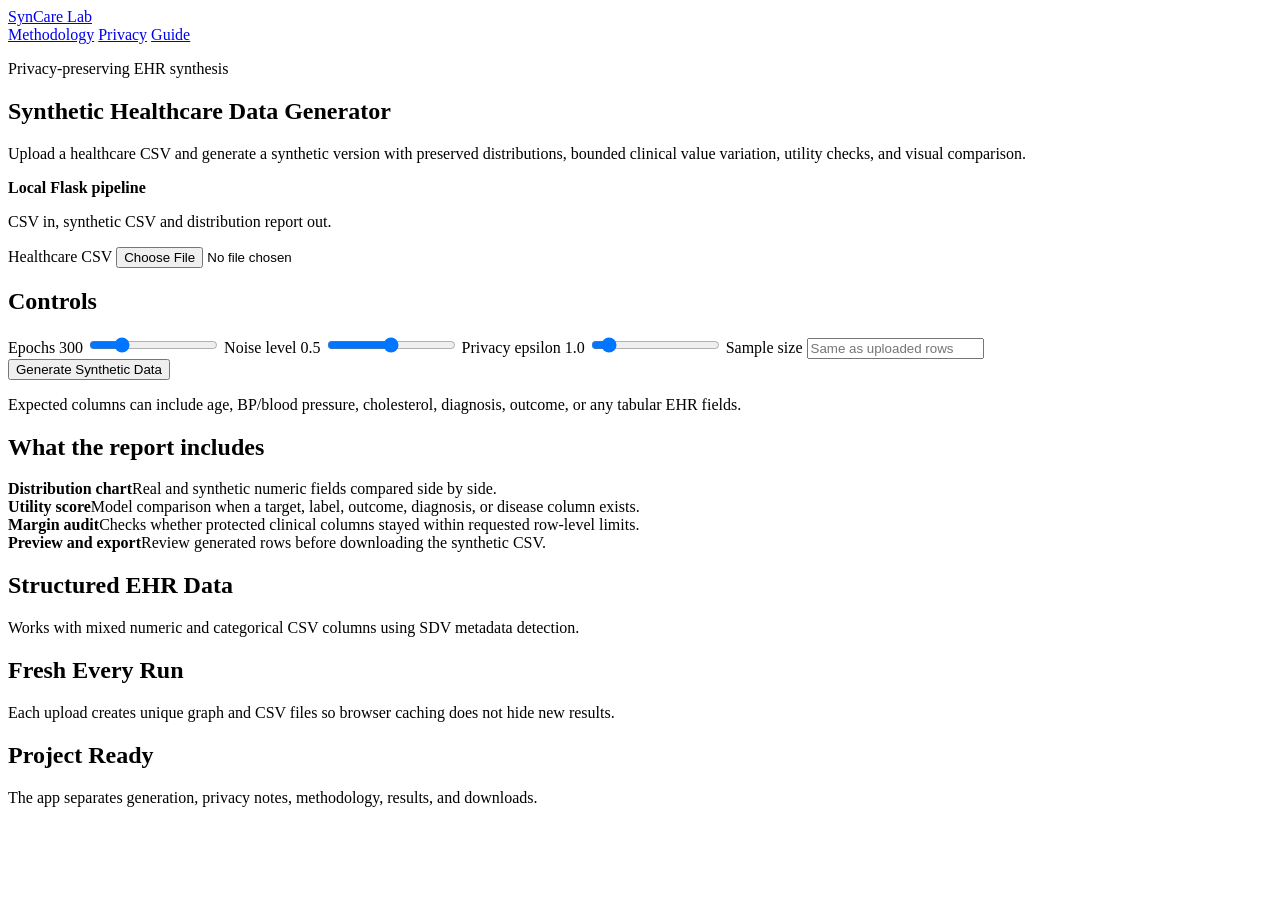
==== templates/index.html @ fc027b8d "Initial commit" ====
<!DOCTYPE html>
<html lang="en">
<head>
    <meta charset="UTF-8">
    <meta name="viewport" content="width=device-width, initial-scale=1.0">
    <title>Synthetic Healthcare Data Generator</title>
    <link rel="stylesheet" href="{{ url_for('static', filename='css/styles.css') }}">
</head>
<body>
    <main class="shell">
        <nav class="site-nav">
            <a class="brand" href="/">SynCare Lab</a>
            <div>
                <a href="/methodology">Methodology</a>
                <a href="/privacy">Privacy</a>
                <a href="/guide">Guide</a>
            </div>
        </nav>

        <section class="hero">
            <div>
                <p class="eyebrow">Privacy-preserving EHR synthesis</p>
                <h1>Synthetic Healthcare Data Generator</h1>
                <p class="lede">
                    Upload a healthcare CSV and generate a synthetic version with preserved
                    distributions, bounded clinical value variation, utility checks, and visual comparison.
                </p>
            </div>
            <div class="status-panel">
                <span class="status-dot"></span>
                <strong>Local Flask pipeline</strong>
                <p>CSV in, synthetic CSV and distribution report out.</p>
            </div>
        </section>

        <section class="workspace">
            <form class="upload-card" action="/generate" method="post" enctype="multipart/form-data">
                <label for="file">Healthcare CSV</label>
                <input id="file" type="file" name="file" accept=".csv" required>
                <div class="control-panel">
                    <h2>Controls</h2>

                    <label for="epochs">Epochs <output id="epochsValue">300</output></label>
                    <input id="epochs" type="range" name="epochs" min="100" max="1000" step="100" value="300">

                    <label for="noise_level">Noise level <output id="noiseValue">0.5</output></label>
                    <input id="noise_level" type="range" name="noise_level" min="0" max="1" step="0.1" value="0.5">

                    <label for="epsilon">Privacy epsilon <output id="epsilonValue">1.0</output></label>
                    <input id="epsilon" type="range" name="epsilon" min="0.1" max="10" step="0.1" value="1.0">

                    <label for="sample_size">Sample size</label>
                    <input id="sample_size" type="number" name="sample_size" min="1" placeholder="Same as uploaded rows">
                </div>
                <button type="submit">Generate Synthetic Data</button>
                <p class="hint">Expected columns can include age, BP/blood pressure, cholesterol, diagnosis, outcome, or any tabular EHR fields.</p>
            </form>

            <div class="feature-panel">
                <h2>What the report includes</h2>
                <div class="feature-list">
                    <div><strong>Distribution chart</strong><span>Real and synthetic numeric fields compared side by side.</span></div>
                    <div><strong>Utility score</strong><span>Model comparison when a target, label, outcome, diagnosis, or disease column exists.</span></div>
                    <div><strong>Margin audit</strong><span>Checks whether protected clinical columns stayed within requested row-level limits.</span></div>
                    <div><strong>Preview and export</strong><span>Review generated rows before downloading the synthetic CSV.</span></div>
                </div>
            </div>
        </section>

        <section class="insight-grid">
            <article>
                <h2>Structured EHR Data</h2>
                <p>Works with mixed numeric and categorical CSV columns using SDV metadata detection.</p>
            </article>
            <article>
                <h2>Fresh Every Run</h2>
                <p>Each upload creates unique graph and CSV files so browser caching does not hide new results.</p>
            </article>
            <article>
                <h2>Project Ready</h2>
                <p>The app separates generation, privacy notes, methodology, results, and downloads.</p>
            </article>
        </section>
    </main>
    <script>
        const bindRange = (id, outputId) => {
            const input = document.getElementById(id);
            const output = document.getElementById(outputId);
            input.addEventListener("input", () => output.value = input.value);
        };
        bindRange("epochs", "epochsValue");
        bindRange("noise_level", "noiseValue");
        bindRange("epsilon", "epsilonValue");
    </script>
</body>
</html>
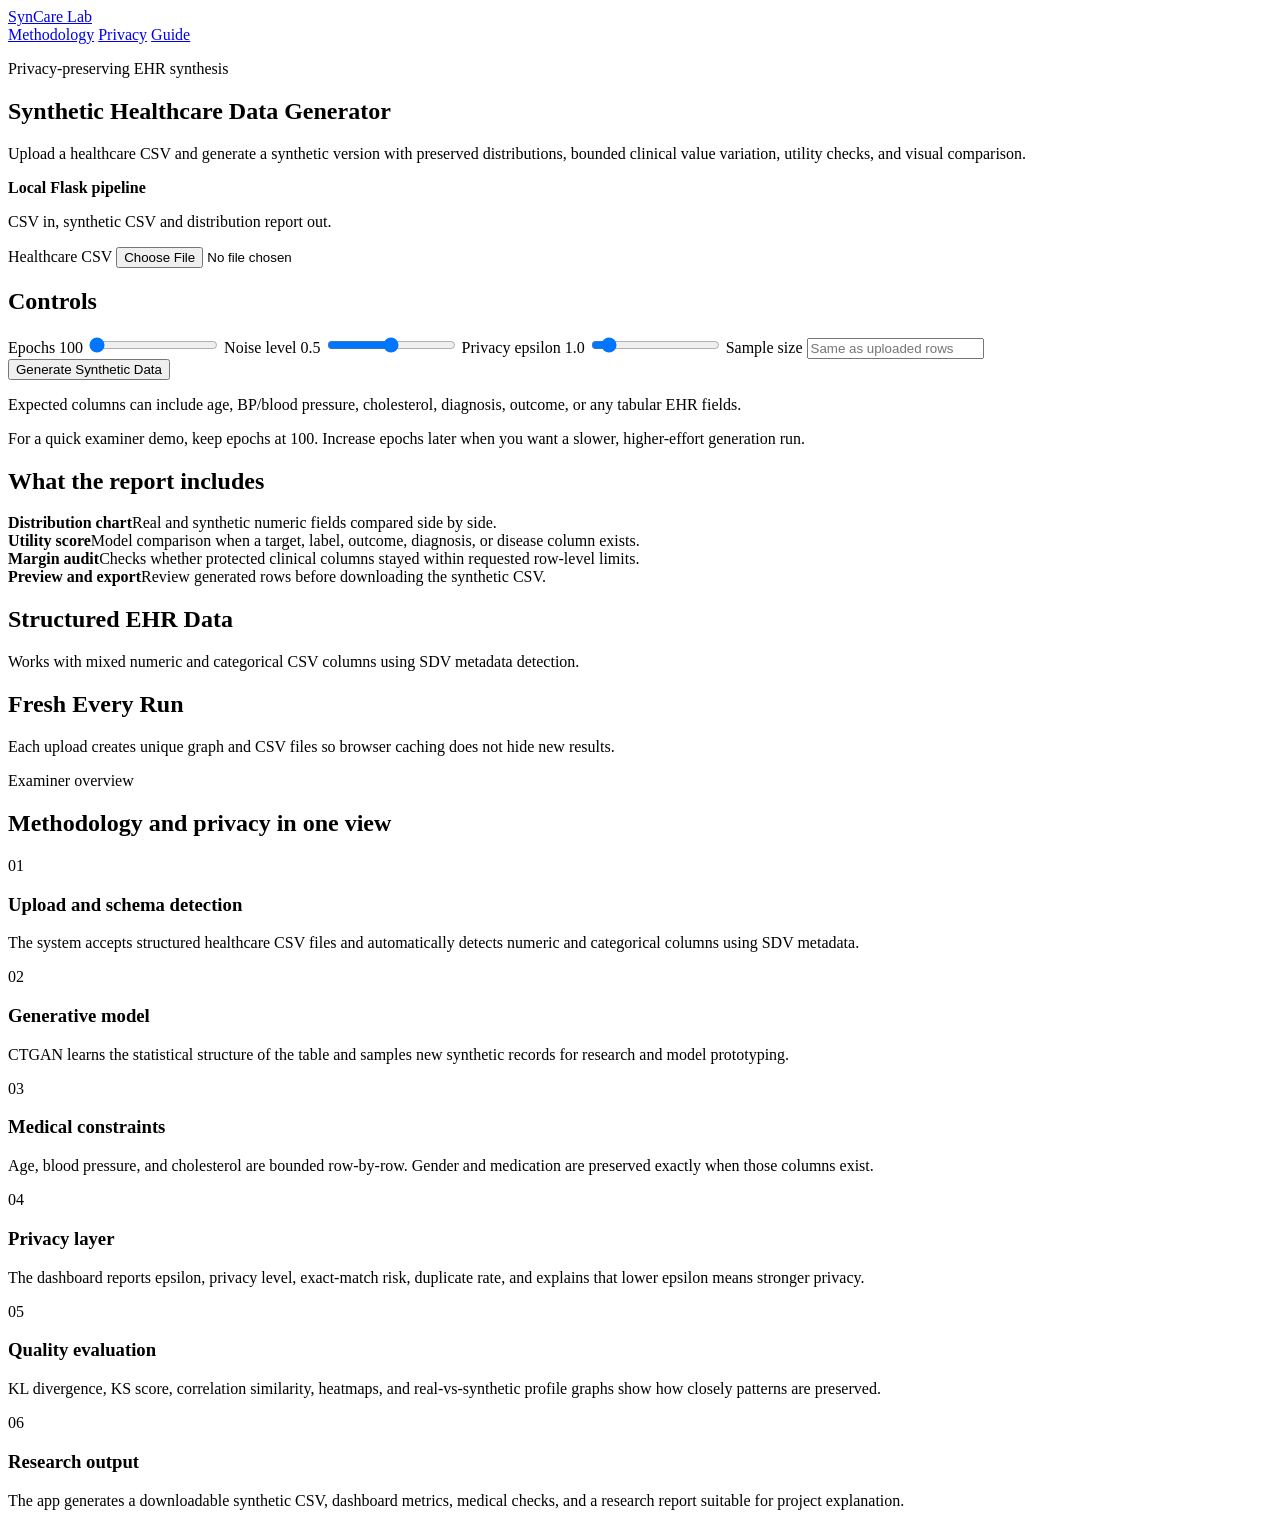
==== commit 74d41d24: "Update index.html" ====
--- a/templates/index.html
+++ b/templates/index.html
@@ -40,8 +40,8 @@
                 <div class="control-panel">
                     <h2>Controls</h2>
 
-                    <label for="epochs">Epochs <output id="epochsValue">300</output></label>
-                    <input id="epochs" type="range" name="epochs" min="100" max="1000" step="100" value="300">
+                    <label for="epochs">Epochs <output id="epochsValue">100</output></label>
+                    <input id="epochs" type="range" name="epochs" min="100" max="1000" step="100" value="100">
 
                     <label for="noise_level">Noise level <output id="noiseValue">0.5</output></label>
                     <input id="noise_level" type="range" name="noise_level" min="0" max="1" step="0.1" value="0.5">
@@ -54,6 +54,7 @@
                 </div>
                 <button type="submit">Generate Synthetic Data</button>
                 <p class="hint">Expected columns can include age, BP/blood pressure, cholesterol, diagnosis, outcome, or any tabular EHR fields.</p>
+                <p class="hint">For a quick examiner demo, keep epochs at 100. Increase epochs later when you want a slower, higher-effort generation run.</p>
             </form>
 
             <div class="feature-panel">
@@ -76,10 +77,43 @@
                 <h2>Fresh Every Run</h2>
                 <p>Each upload creates unique graph and CSV files so browser caching does not hide new results.</p>
             </article>
-            <article>
-                <h2>Project Ready</h2>
-                <p>The app separates generation, privacy notes, methodology, results, and downloads.</p>
-            </article>
+        </section>
+
+        <section class="examiner-section">
+            <div class="section-kicker">Examiner overview</div>
+            <h2>Methodology and privacy in one view</h2>
+            <div class="examiner-grid">
+                <article>
+                    <span>01</span>
+                    <h3>Upload and schema detection</h3>
+                    <p>The system accepts structured healthcare CSV files and automatically detects numeric and categorical columns using SDV metadata.</p>
+                </article>
+                <article>
+                    <span>02</span>
+                    <h3>Generative model</h3>
+                    <p>CTGAN learns the statistical structure of the table and samples new synthetic records for research and model prototyping.</p>
+                </article>
+                <article>
+                    <span>03</span>
+                    <h3>Medical constraints</h3>
+                    <p>Age, blood pressure, and cholesterol are bounded row-by-row. Gender and medication are preserved exactly when those columns exist.</p>
+                </article>
+                <article>
+                    <span>04</span>
+                    <h3>Privacy layer</h3>
+                    <p>The dashboard reports epsilon, privacy level, exact-match risk, duplicate rate, and explains that lower epsilon means stronger privacy.</p>
+                </article>
+                <article>
+                    <span>05</span>
+                    <h3>Quality evaluation</h3>
+                    <p>KL divergence, KS score, correlation similarity, heatmaps, and real-vs-synthetic profile graphs show how closely patterns are preserved.</p>
+                </article>
+                <article>
+                    <span>06</span>
+                    <h3>Research output</h3>
+                    <p>The app generates a downloadable synthetic CSV, dashboard metrics, medical checks, and a research report suitable for project explanation.</p>
+                </article>
+            </div>
         </section>
     </main>
     <script>
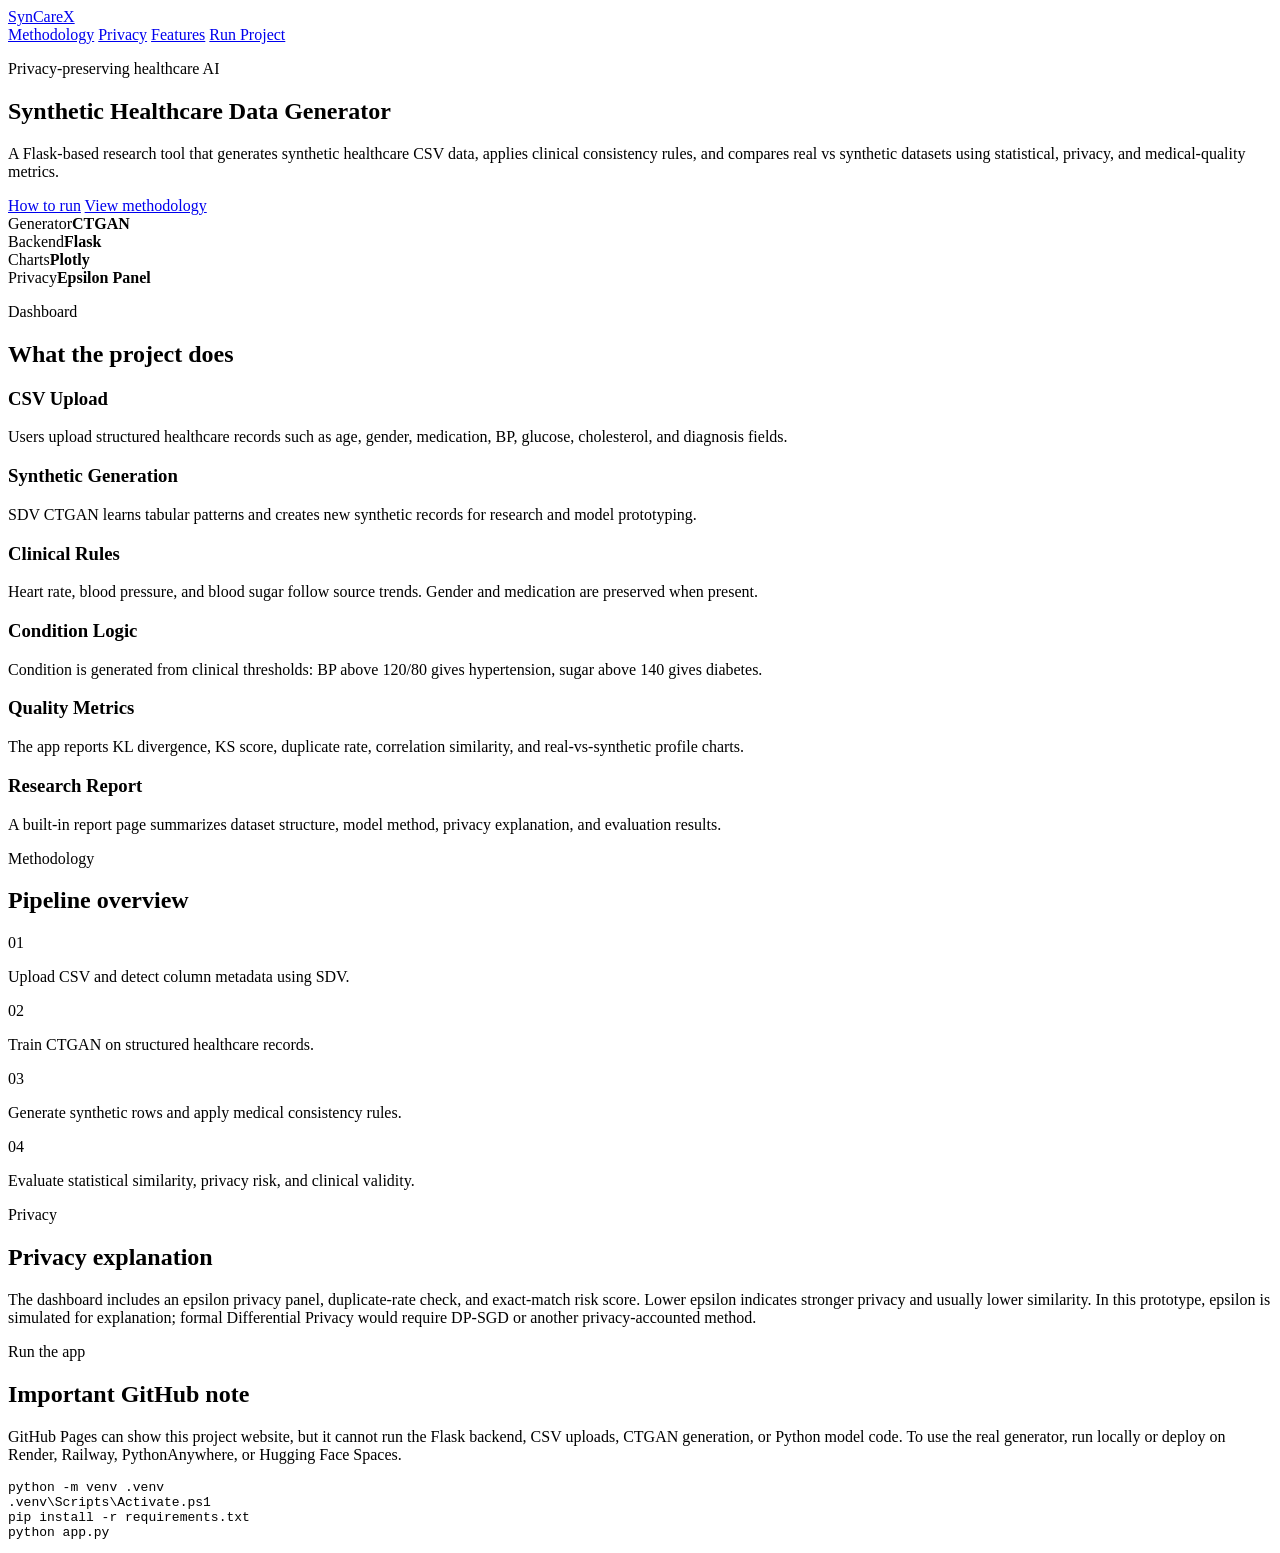
==== commit 3eb3612e: "Update index.html" ====
--- a/templates/index.html
+++ b/templates/index.html
@@ -3,128 +3,113 @@
 <head>
     <meta charset="UTF-8">
     <meta name="viewport" content="width=device-width, initial-scale=1.0">
-    <title>Synthetic Healthcare Data Generator</title>
-    <link rel="stylesheet" href="{{ url_for('static', filename='css/styles.css') }}">
+    <title>SynCareX | Synthetic Healthcare Data Generator</title>
+    <link rel="stylesheet" href="styles.css">
 </head>
 <body>
     <main class="shell">
-        <nav class="site-nav">
-            <a class="brand" href="/">SynCare Lab</a>
+        <nav class="nav">
+            <a class="brand" href="#">SynCareX</a>
             <div>
-                <a href="/methodology">Methodology</a>
-                <a href="/privacy">Privacy</a>
-                <a href="/guide">Guide</a>
+                <a href="#methodology">Methodology</a>
+                <a href="#privacy">Privacy</a>
+                <a href="#features">Features</a>
+                <a href="#run">Run Project</a>
             </div>
         </nav>
 
         <section class="hero">
-            <div>
-                <p class="eyebrow">Privacy-preserving EHR synthesis</p>
-                <h1>Synthetic Healthcare Data Generator</h1>
-                <p class="lede">
-                    Upload a healthcare CSV and generate a synthetic version with preserved
-                    distributions, bounded clinical value variation, utility checks, and visual comparison.
-                </p>
-            </div>
-            <div class="status-panel">
-                <span class="status-dot"></span>
-                <strong>Local Flask pipeline</strong>
-                <p>CSV in, synthetic CSV and distribution report out.</p>
+            <p class="eyebrow">Privacy-preserving healthcare AI</p>
+            <h1>Synthetic Healthcare Data Generator</h1>
+            <p class="lede">
+                A Flask-based research tool that generates synthetic healthcare CSV data,
+                applies clinical consistency rules, and compares real vs synthetic datasets
+                using statistical, privacy, and medical-quality metrics.
+            </p>
+            <div class="hero-actions">
+                <a class="primary" href="#run">How to run</a>
+                <a class="secondary" href="#methodology">View methodology</a>
             </div>
         </section>
 
-        <section class="workspace">
-            <form class="upload-card" action="/generate" method="post" enctype="multipart/form-data">
-                <label for="file">Healthcare CSV</label>
-                <input id="file" type="file" name="file" accept=".csv" required>
-                <div class="control-panel">
-                    <h2>Controls</h2>
+        <section class="metrics">
+            <div><span>Generator</span><strong>CTGAN</strong></div>
+            <div><span>Backend</span><strong>Flask</strong></div>
+            <div><span>Charts</span><strong>Plotly</strong></div>
+            <div><span>Privacy</span><strong>Epsilon Panel</strong></div>
+        </section>
 
-                    <label for="epochs">Epochs <output id="epochsValue">100</output></label>
-                    <input id="epochs" type="range" name="epochs" min="100" max="1000" step="100" value="100">
-
-                    <label for="noise_level">Noise level <output id="noiseValue">0.5</output></label>
-                    <input id="noise_level" type="range" name="noise_level" min="0" max="1" step="0.1" value="0.5">
-
-                    <label for="epsilon">Privacy epsilon <output id="epsilonValue">1.0</output></label>
-                    <input id="epsilon" type="range" name="epsilon" min="0.1" max="10" step="0.1" value="1.0">
-
-                    <label for="sample_size">Sample size</label>
-                    <input id="sample_size" type="number" name="sample_size" min="1" placeholder="Same as uploaded rows">
-                </div>
-                <button type="submit">Generate Synthetic Data</button>
-                <p class="hint">Expected columns can include age, BP/blood pressure, cholesterol, diagnosis, outcome, or any tabular EHR fields.</p>
-                <p class="hint">For a quick examiner demo, keep epochs at 100. Increase epochs later when you want a slower, higher-effort generation run.</p>
-            </form>
-
-            <div class="feature-panel">
-                <h2>What the report includes</h2>
-                <div class="feature-list">
-                    <div><strong>Distribution chart</strong><span>Real and synthetic numeric fields compared side by side.</span></div>
-                    <div><strong>Utility score</strong><span>Model comparison when a target, label, outcome, diagnosis, or disease column exists.</span></div>
-                    <div><strong>Margin audit</strong><span>Checks whether protected clinical columns stayed within requested row-level limits.</span></div>
-                    <div><strong>Preview and export</strong><span>Review generated rows before downloading the synthetic CSV.</span></div>
-                </div>
+        <section id="features" class="section">
+            <div class="section-head">
+                <p class="eyebrow">Dashboard</p>
+                <h2>What the project does</h2>
+            </div>
+            <div class="grid">
+                <article>
+                    <h3>CSV Upload</h3>
+                    <p>Users upload structured healthcare records such as age, gender, medication, BP, glucose, cholesterol, and diagnosis fields.</p>
+                </article>
+                <article>
+                    <h3>Synthetic Generation</h3>
+                    <p>SDV CTGAN learns tabular patterns and creates new synthetic records for research and model prototyping.</p>
+                </article>
+                <article>
+                    <h3>Clinical Rules</h3>
+                    <p>Heart rate, blood pressure, and blood sugar follow source trends. Gender and medication are preserved when present.</p>
+                </article>
+                <article>
+                    <h3>Condition Logic</h3>
+                    <p>Condition is generated from clinical thresholds: BP above 120/80 gives hypertension, sugar above 140 gives diabetes.</p>
+                </article>
+                <article>
+                    <h3>Quality Metrics</h3>
+                    <p>The app reports KL divergence, KS score, duplicate rate, correlation similarity, and real-vs-synthetic profile charts.</p>
+                </article>
+                <article>
+                    <h3>Research Report</h3>
+                    <p>A built-in report page summarizes dataset structure, model method, privacy explanation, and evaluation results.</p>
+                </article>
             </div>
         </section>
 
-        <section class="insight-grid">
-            <article>
-                <h2>Structured EHR Data</h2>
-                <p>Works with mixed numeric and categorical CSV columns using SDV metadata detection.</p>
-            </article>
-            <article>
-                <h2>Fresh Every Run</h2>
-                <p>Each upload creates unique graph and CSV files so browser caching does not hide new results.</p>
-            </article>
+        <section id="methodology" class="section split">
+            <div>
+                <p class="eyebrow">Methodology</p>
+                <h2>Pipeline overview</h2>
+            </div>
+            <div class="steps">
+                <div><span>01</span><p>Upload CSV and detect column metadata using SDV.</p></div>
+                <div><span>02</span><p>Train CTGAN on structured healthcare records.</p></div>
+                <div><span>03</span><p>Generate synthetic rows and apply medical consistency rules.</p></div>
+                <div><span>04</span><p>Evaluate statistical similarity, privacy risk, and clinical validity.</p></div>
+            </div>
         </section>
 
-        <section class="examiner-section">
-            <div class="section-kicker">Examiner overview</div>
-            <h2>Methodology and privacy in one view</h2>
-            <div class="examiner-grid">
-                <article>
-                    <span>01</span>
-                    <h3>Upload and schema detection</h3>
-                    <p>The system accepts structured healthcare CSV files and automatically detects numeric and categorical columns using SDV metadata.</p>
-                </article>
-                <article>
-                    <span>02</span>
-                    <h3>Generative model</h3>
-                    <p>CTGAN learns the statistical structure of the table and samples new synthetic records for research and model prototyping.</p>
-                </article>
-                <article>
-                    <span>03</span>
-                    <h3>Medical constraints</h3>
-                    <p>Age, blood pressure, and cholesterol are bounded row-by-row. Gender and medication are preserved exactly when those columns exist.</p>
-                </article>
-                <article>
-                    <span>04</span>
-                    <h3>Privacy layer</h3>
-                    <p>The dashboard reports epsilon, privacy level, exact-match risk, duplicate rate, and explains that lower epsilon means stronger privacy.</p>
-                </article>
-                <article>
-                    <span>05</span>
-                    <h3>Quality evaluation</h3>
-                    <p>KL divergence, KS score, correlation similarity, heatmaps, and real-vs-synthetic profile graphs show how closely patterns are preserved.</p>
-                </article>
-                <article>
-                    <span>06</span>
-                    <h3>Research output</h3>
-                    <p>The app generates a downloadable synthetic CSV, dashboard metrics, medical checks, and a research report suitable for project explanation.</p>
-                </article>
+        <section id="privacy" class="section split">
+            <div>
+                <p class="eyebrow">Privacy</p>
+                <h2>Privacy explanation</h2>
             </div>
+            <p class="copy">
+                The dashboard includes an epsilon privacy panel, duplicate-rate check, and exact-match risk score.
+                Lower epsilon indicates stronger privacy and usually lower similarity. In this prototype, epsilon is
+                simulated for explanation; formal Differential Privacy would require DP-SGD or another privacy-accounted method.
+            </p>
+        </section>
+
+        <section id="run" class="section run-card">
+            <p class="eyebrow">Run the app</p>
+            <h2>Important GitHub note</h2>
+            <p>
+                GitHub Pages can show this project website, but it cannot run the Flask backend, CSV uploads,
+                CTGAN generation, or Python model code. To use the real generator, run locally or deploy on Render,
+                Railway, PythonAnywhere, or Hugging Face Spaces.
+            </p>
+            <pre><code>python -m venv .venv
+.venv\Scripts\Activate.ps1
+pip install -r requirements.txt
+python app.py</code></pre>
         </section>
     </main>
-    <script>
-        const bindRange = (id, outputId) => {
-            const input = document.getElementById(id);
-            const output = document.getElementById(outputId);
-            input.addEventListener("input", () => output.value = input.value);
-        };
-        bindRange("epochs", "epochsValue");
-        bindRange("noise_level", "noiseValue");
-        bindRange("epsilon", "epsilonValue");
-    </script>
 </body>
 </html>
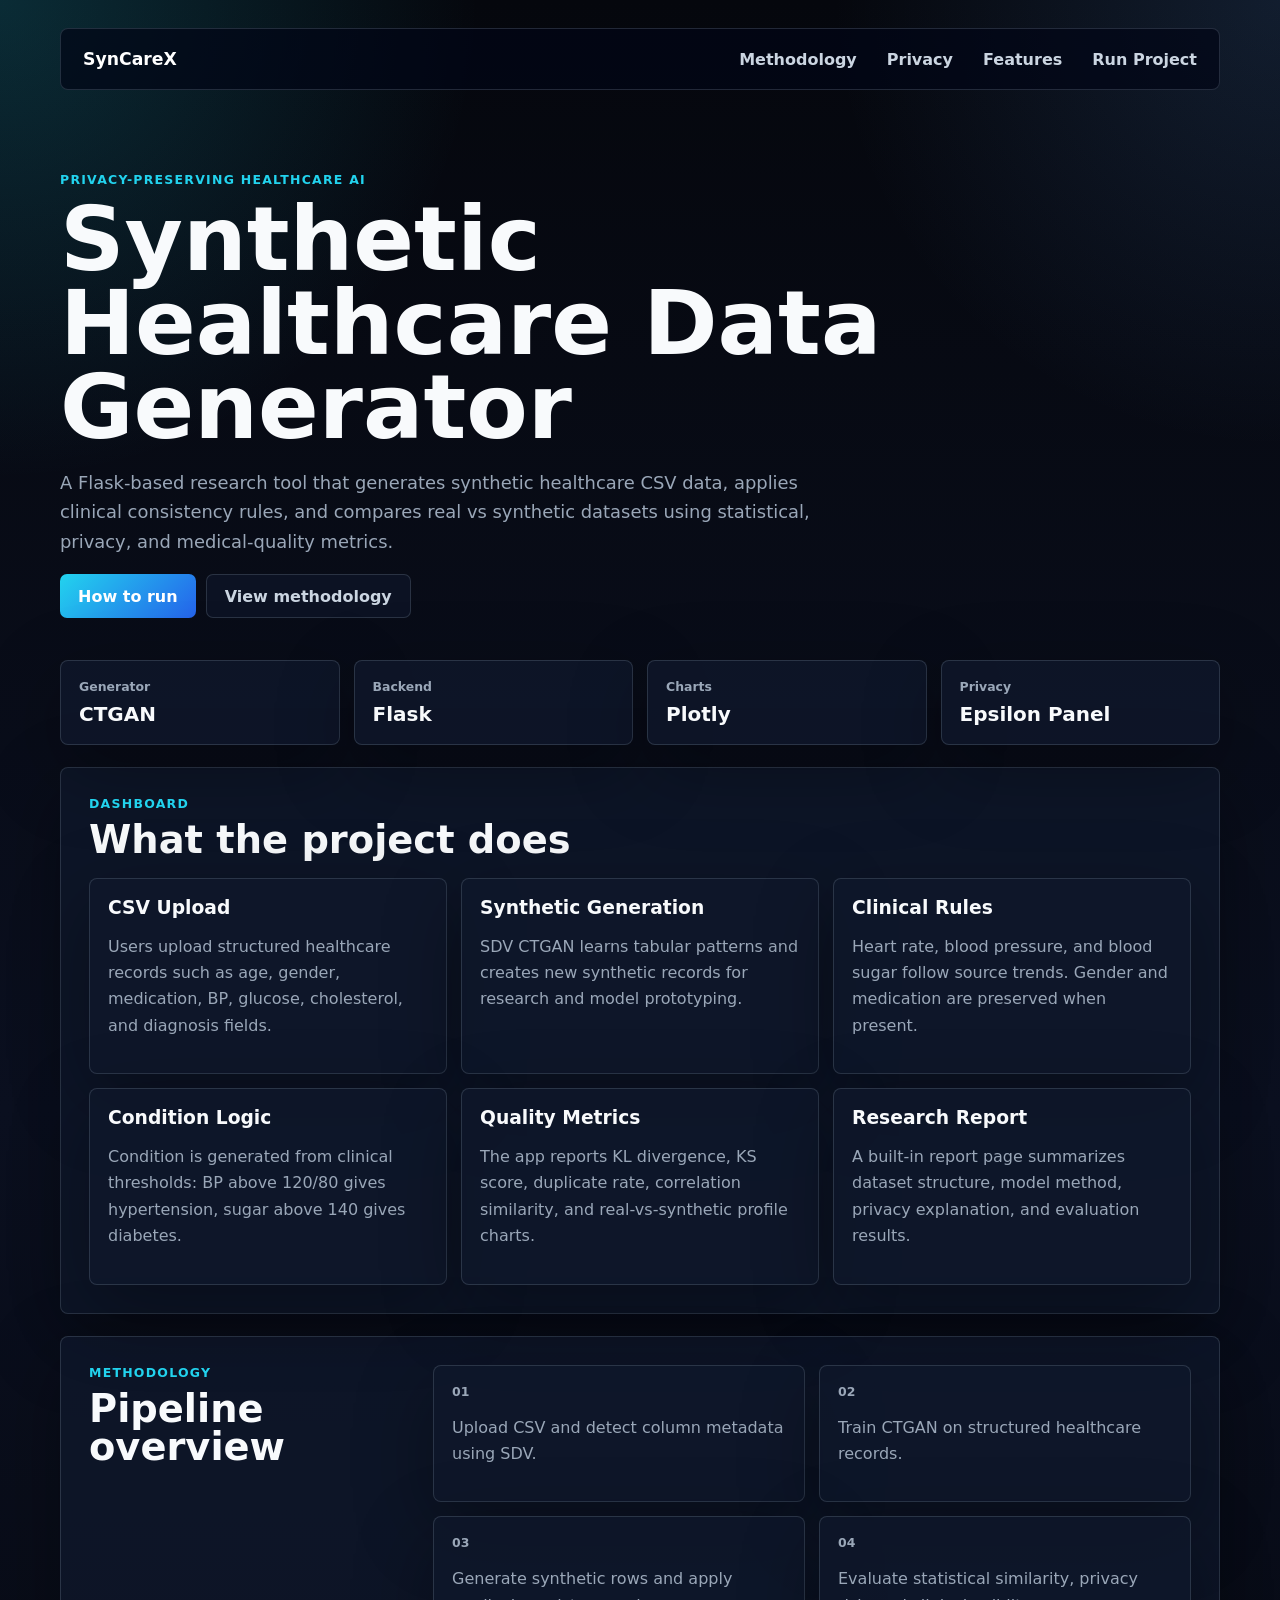
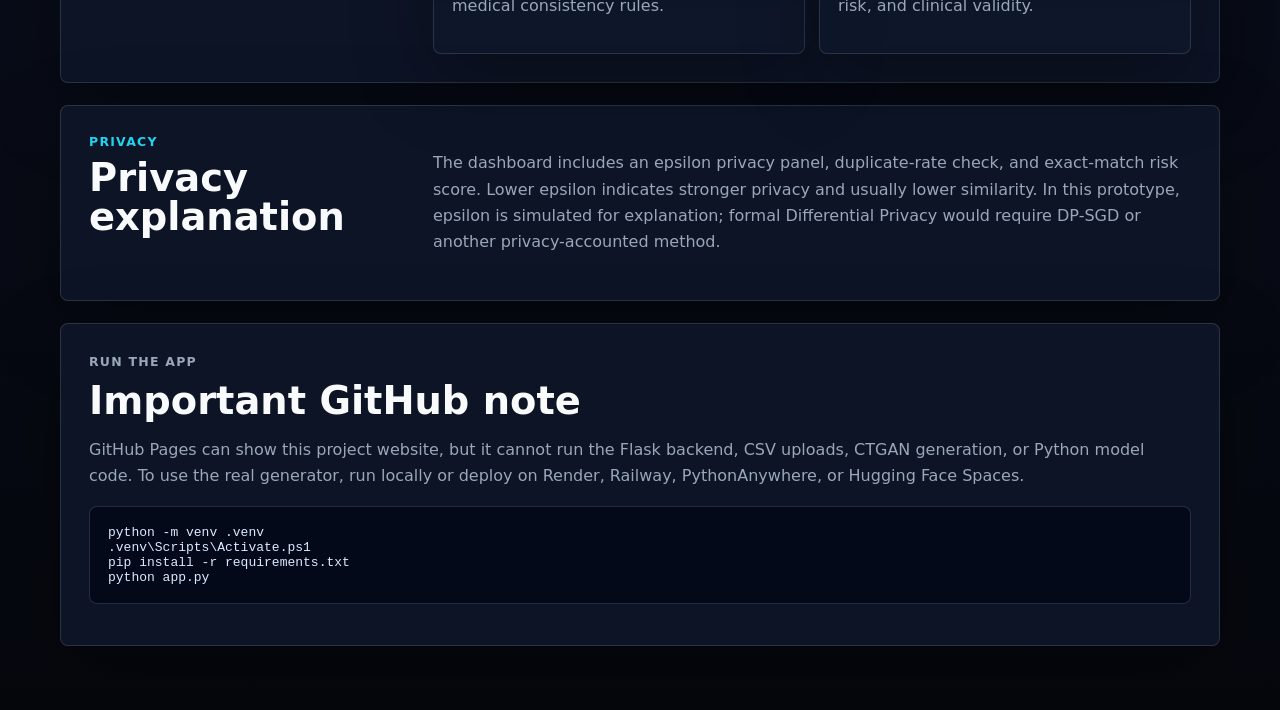
==== commit 2b8b7e26: "Update index.html" ====
--- a/templates/index.html
+++ b/templates/index.html
@@ -4,7 +4,233 @@
     <meta charset="UTF-8">
     <meta name="viewport" content="width=device-width, initial-scale=1.0">
     <title>SynCareX | Synthetic Healthcare Data Generator</title>
-    <link rel="stylesheet" href="styles.css">
+    <style>
+        :root {
+            color-scheme: dark;
+            --ink: #f8fafc;
+            --muted: #9aa7b8;
+            --line: rgba(148, 163, 184, 0.22);
+            --panel: rgba(15, 23, 42, 0.84);
+            --accent: #22d3ee;
+        }
+
+        * {
+            box-sizing: border-box;
+        }
+
+        body {
+            margin: 0;
+            min-height: 100vh;
+            font-family: Inter, ui-sans-serif, system-ui, -apple-system, BlinkMacSystemFont, "Segoe UI", sans-serif;
+            color: var(--ink);
+            background:
+                radial-gradient(circle at top left, rgba(34, 211, 238, 0.18), transparent 30rem),
+                radial-gradient(circle at top right, rgba(96, 165, 250, 0.14), transparent 28rem),
+                linear-gradient(180deg, #05070d 0%, #0b1020 48%, #05070d 100%);
+        }
+
+        .shell {
+            width: min(1160px, calc(100% - 32px));
+            margin: 0 auto;
+            padding: 28px 0 64px;
+        }
+
+        .nav {
+            display: flex;
+            justify-content: space-between;
+            align-items: center;
+            gap: 16px;
+            padding: 12px;
+            border: 1px solid var(--line);
+            border-radius: 8px;
+            background: rgba(2, 6, 23, 0.72);
+        }
+
+        .nav div,
+        .hero-actions {
+            display: flex;
+            flex-wrap: wrap;
+            gap: 10px;
+        }
+
+        a {
+            color: #cbd5e1;
+            text-decoration: none;
+            font-weight: 800;
+        }
+
+        .nav a {
+            min-height: 36px;
+            display: inline-flex;
+            align-items: center;
+            padding: 0 10px;
+            border-radius: 7px;
+        }
+
+        .nav a:hover {
+            color: white;
+            background: rgba(148, 163, 184, 0.12);
+        }
+
+        .brand {
+            color: white;
+            font-size: 1.08rem;
+        }
+
+        .hero {
+            padding: 82px 0 42px;
+        }
+
+        .eyebrow {
+            margin: 0 0 10px;
+            color: var(--accent);
+            font-size: 0.78rem;
+            font-weight: 900;
+            letter-spacing: 0.1em;
+            text-transform: uppercase;
+        }
+
+        h1 {
+            max-width: 940px;
+            margin: 0;
+            font-size: clamp(2.8rem, 7vw, 6.4rem);
+            line-height: 0.94;
+        }
+
+        h2 {
+            margin: 0;
+            font-size: clamp(1.8rem, 3vw, 3rem);
+            line-height: 1;
+        }
+
+        h3 {
+            margin: 0 0 10px;
+        }
+
+        .lede,
+        .copy,
+        .run-card p,
+        article p,
+        .steps p {
+            color: var(--muted);
+            line-height: 1.65;
+        }
+
+        .lede {
+            max-width: 780px;
+            font-size: 1.12rem;
+        }
+
+        .primary,
+        .secondary {
+            display: inline-flex;
+            align-items: center;
+            min-height: 44px;
+            padding: 0 18px;
+            border-radius: 7px;
+        }
+
+        .primary {
+            color: white;
+            background: linear-gradient(135deg, #22d3ee, #2563eb);
+        }
+
+        .secondary {
+            border: 1px solid var(--line);
+            background: rgba(15, 23, 42, 0.68);
+        }
+
+        .metrics,
+        .grid,
+        .steps {
+            display: grid;
+            gap: 14px;
+        }
+
+        .metrics {
+            grid-template-columns: repeat(4, minmax(0, 1fr));
+        }
+
+        .grid {
+            grid-template-columns: repeat(3, minmax(0, 1fr));
+        }
+
+        .steps {
+            grid-template-columns: repeat(2, minmax(0, 1fr));
+        }
+
+        .metrics div,
+        article,
+        .steps div,
+        .section {
+            border: 1px solid var(--line);
+            border-radius: 8px;
+            background: var(--panel);
+            box-shadow: 0 24px 80px rgba(0, 0, 0, 0.32);
+        }
+
+        .metrics div,
+        article,
+        .steps div {
+            padding: 18px;
+        }
+
+        .metrics span,
+        .steps span {
+            display: block;
+            color: var(--muted);
+            font-size: 0.78rem;
+            font-weight: 900;
+        }
+
+        .metrics strong {
+            display: block;
+            margin-top: 8px;
+            font-size: 1.25rem;
+        }
+
+        .section {
+            margin-top: 22px;
+            padding: 28px;
+        }
+
+        .section-head {
+            margin-bottom: 18px;
+        }
+
+        .split {
+            display: grid;
+            grid-template-columns: 320px minmax(0, 1fr);
+            gap: 24px;
+        }
+
+        pre {
+            overflow-x: auto;
+            padding: 18px;
+            border: 1px solid var(--line);
+            border-radius: 8px;
+            background: rgba(2, 6, 23, 0.72);
+        }
+
+        code {
+            color: #dbeafe;
+        }
+
+        @media (max-width: 820px) {
+            .nav,
+            .split {
+                align-items: flex-start;
+                grid-template-columns: 1fr;
+                flex-direction: column;
+            }
+
+            .metrics,
+            .grid,
+            .steps {
+                grid-template-columns: 1fr;
+            }
+        }
+    </style>
 </head>
 <body>
     <main class="shell">
